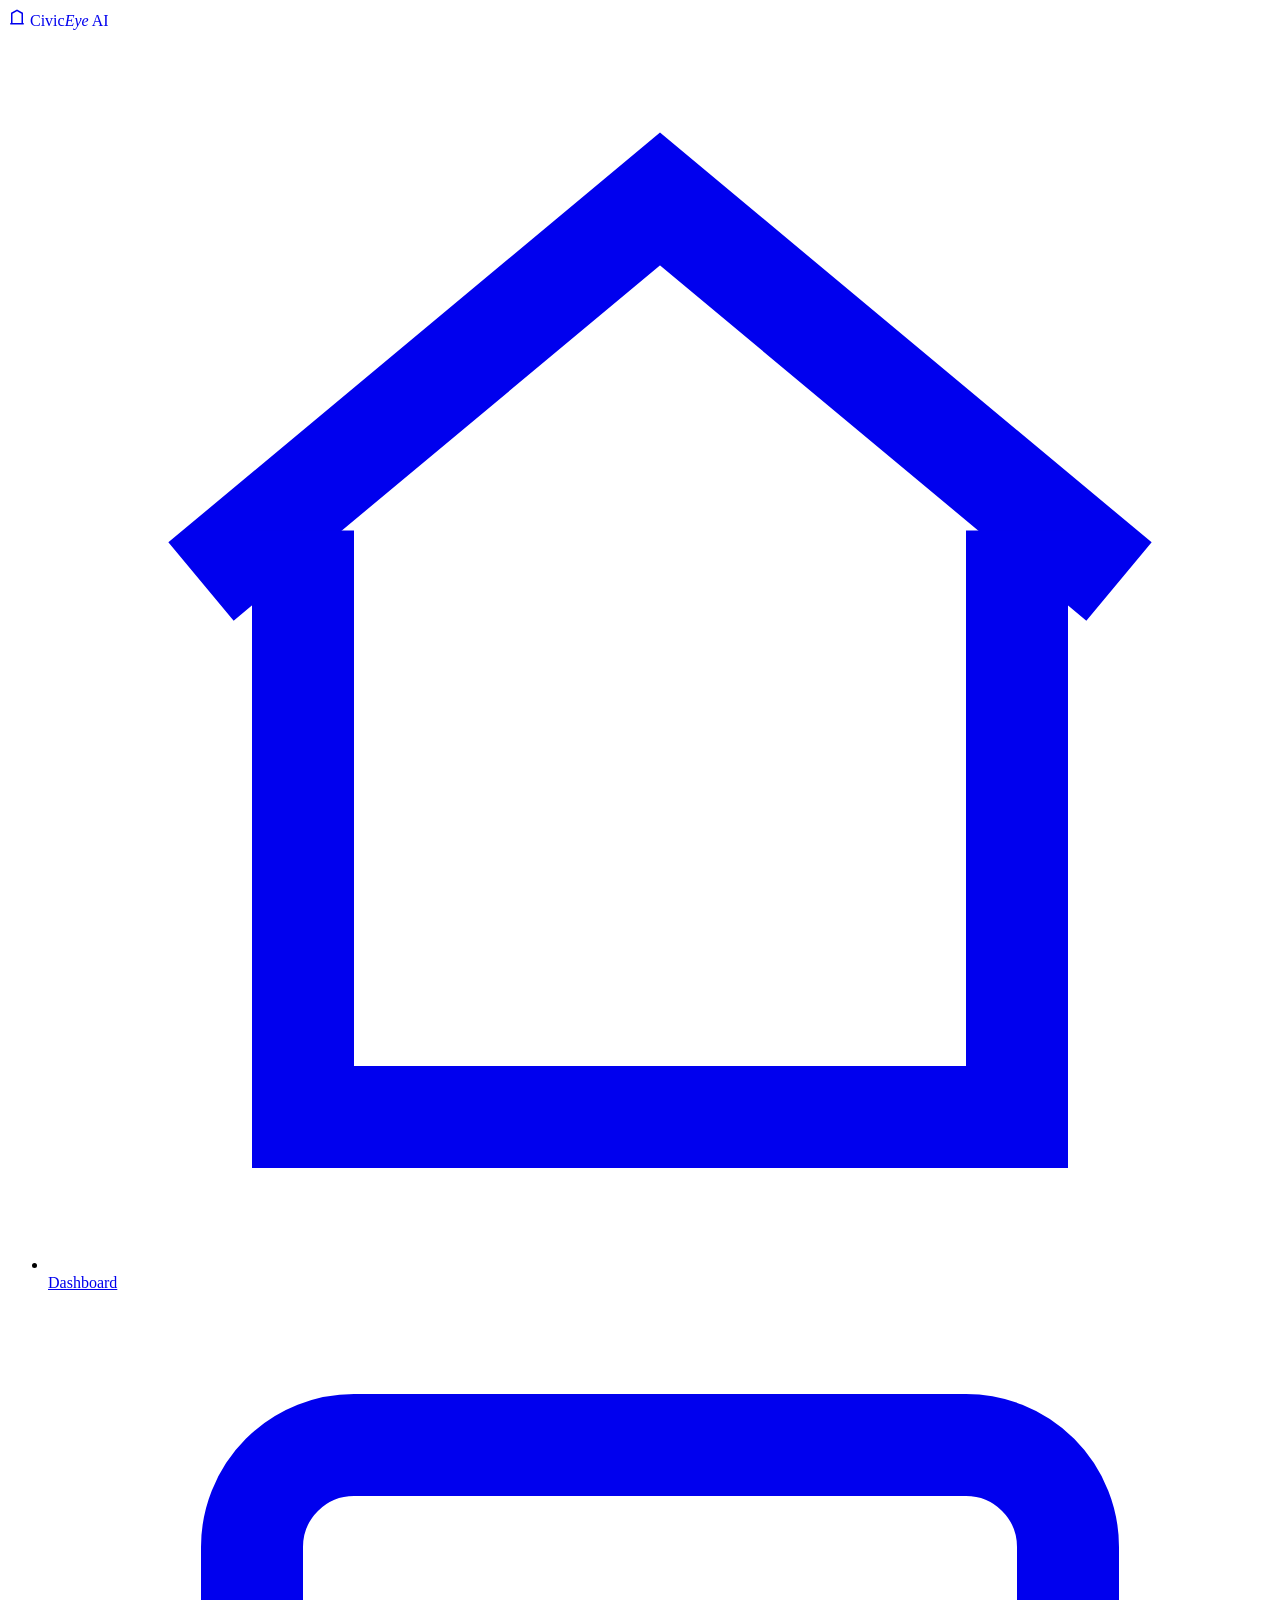
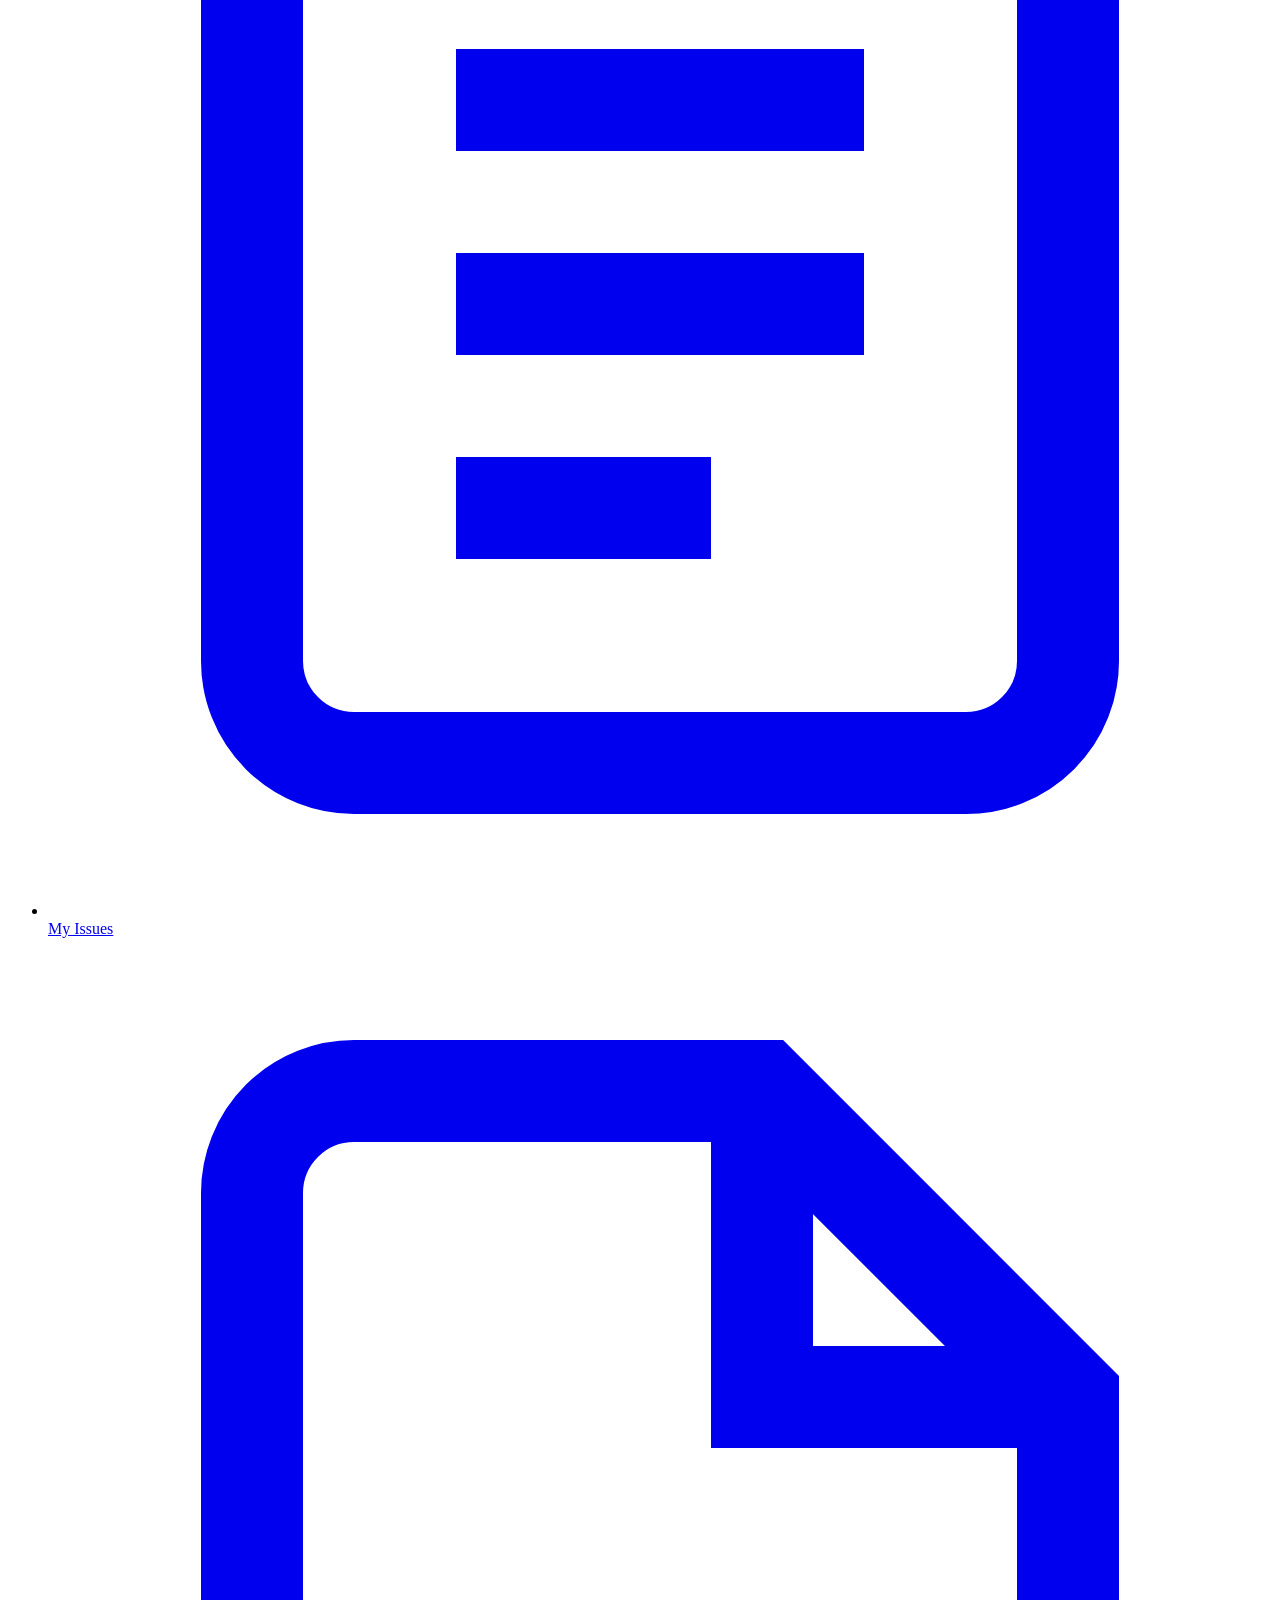
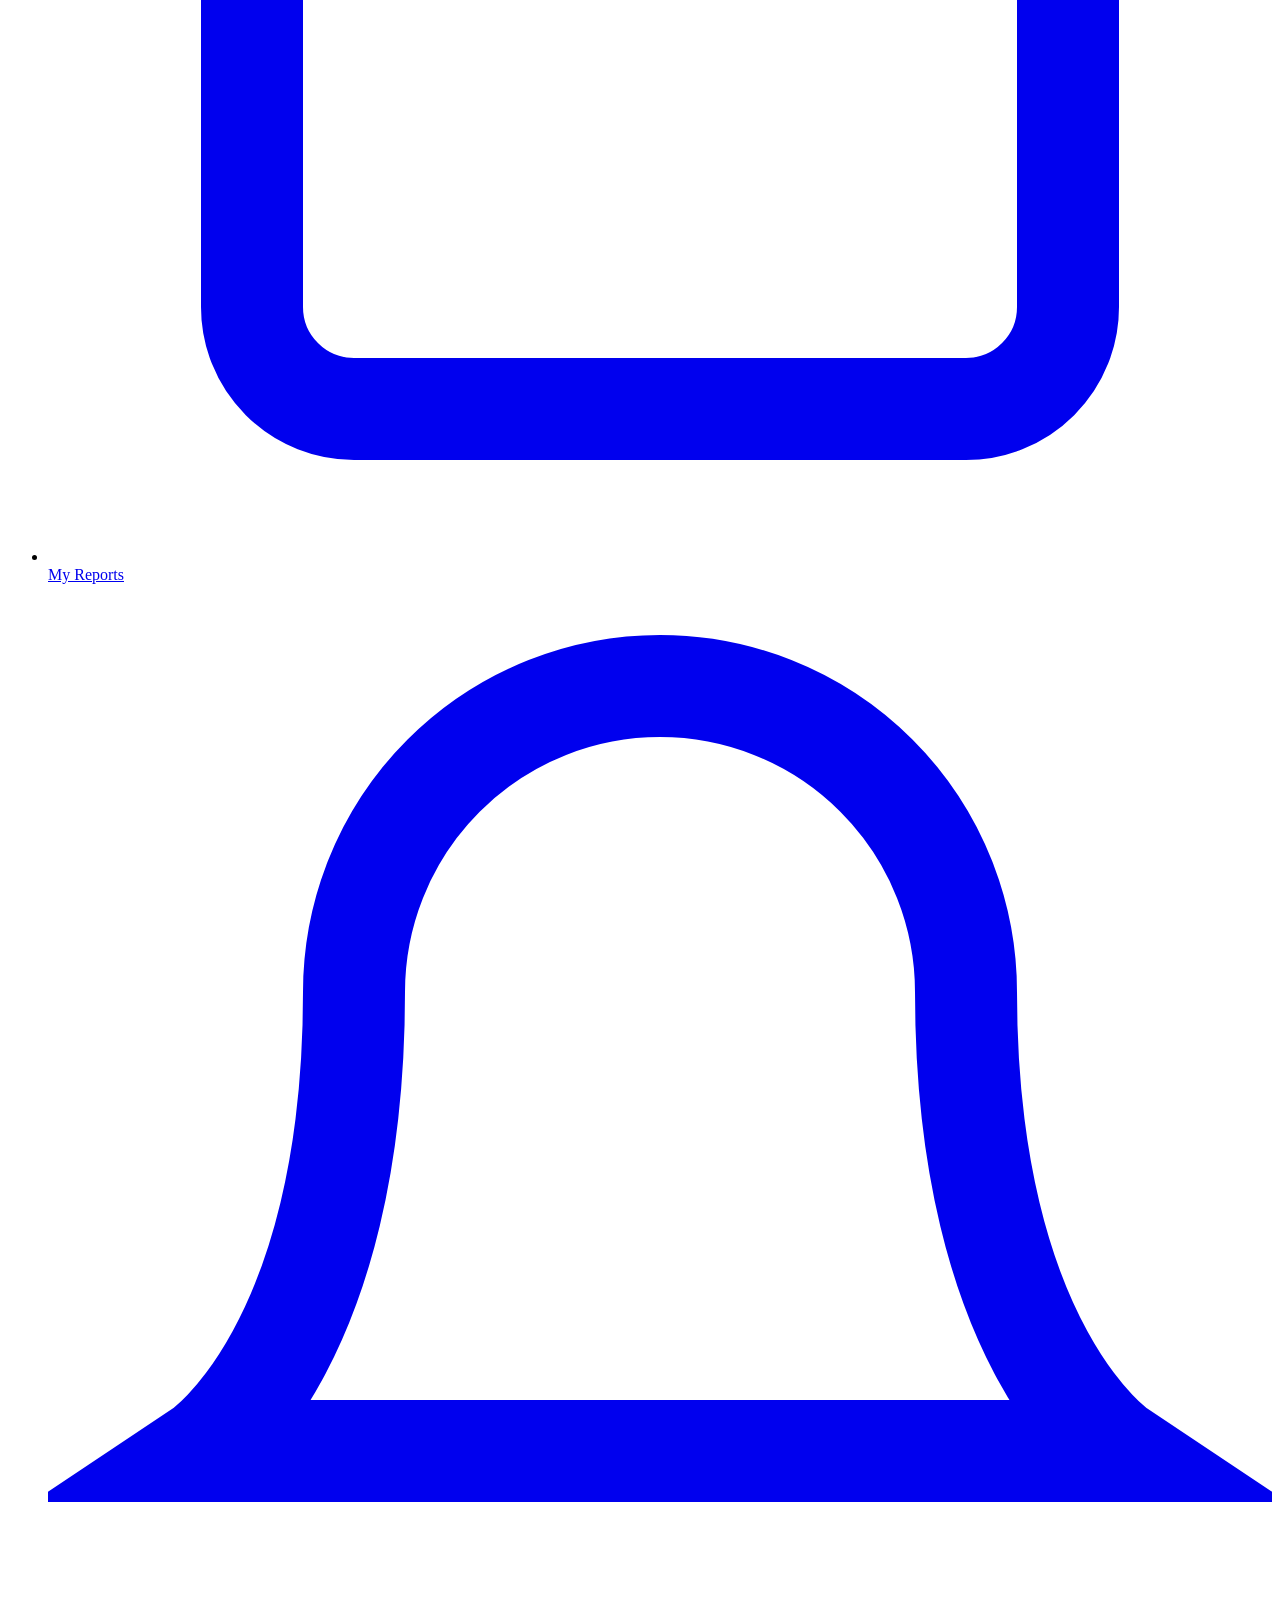
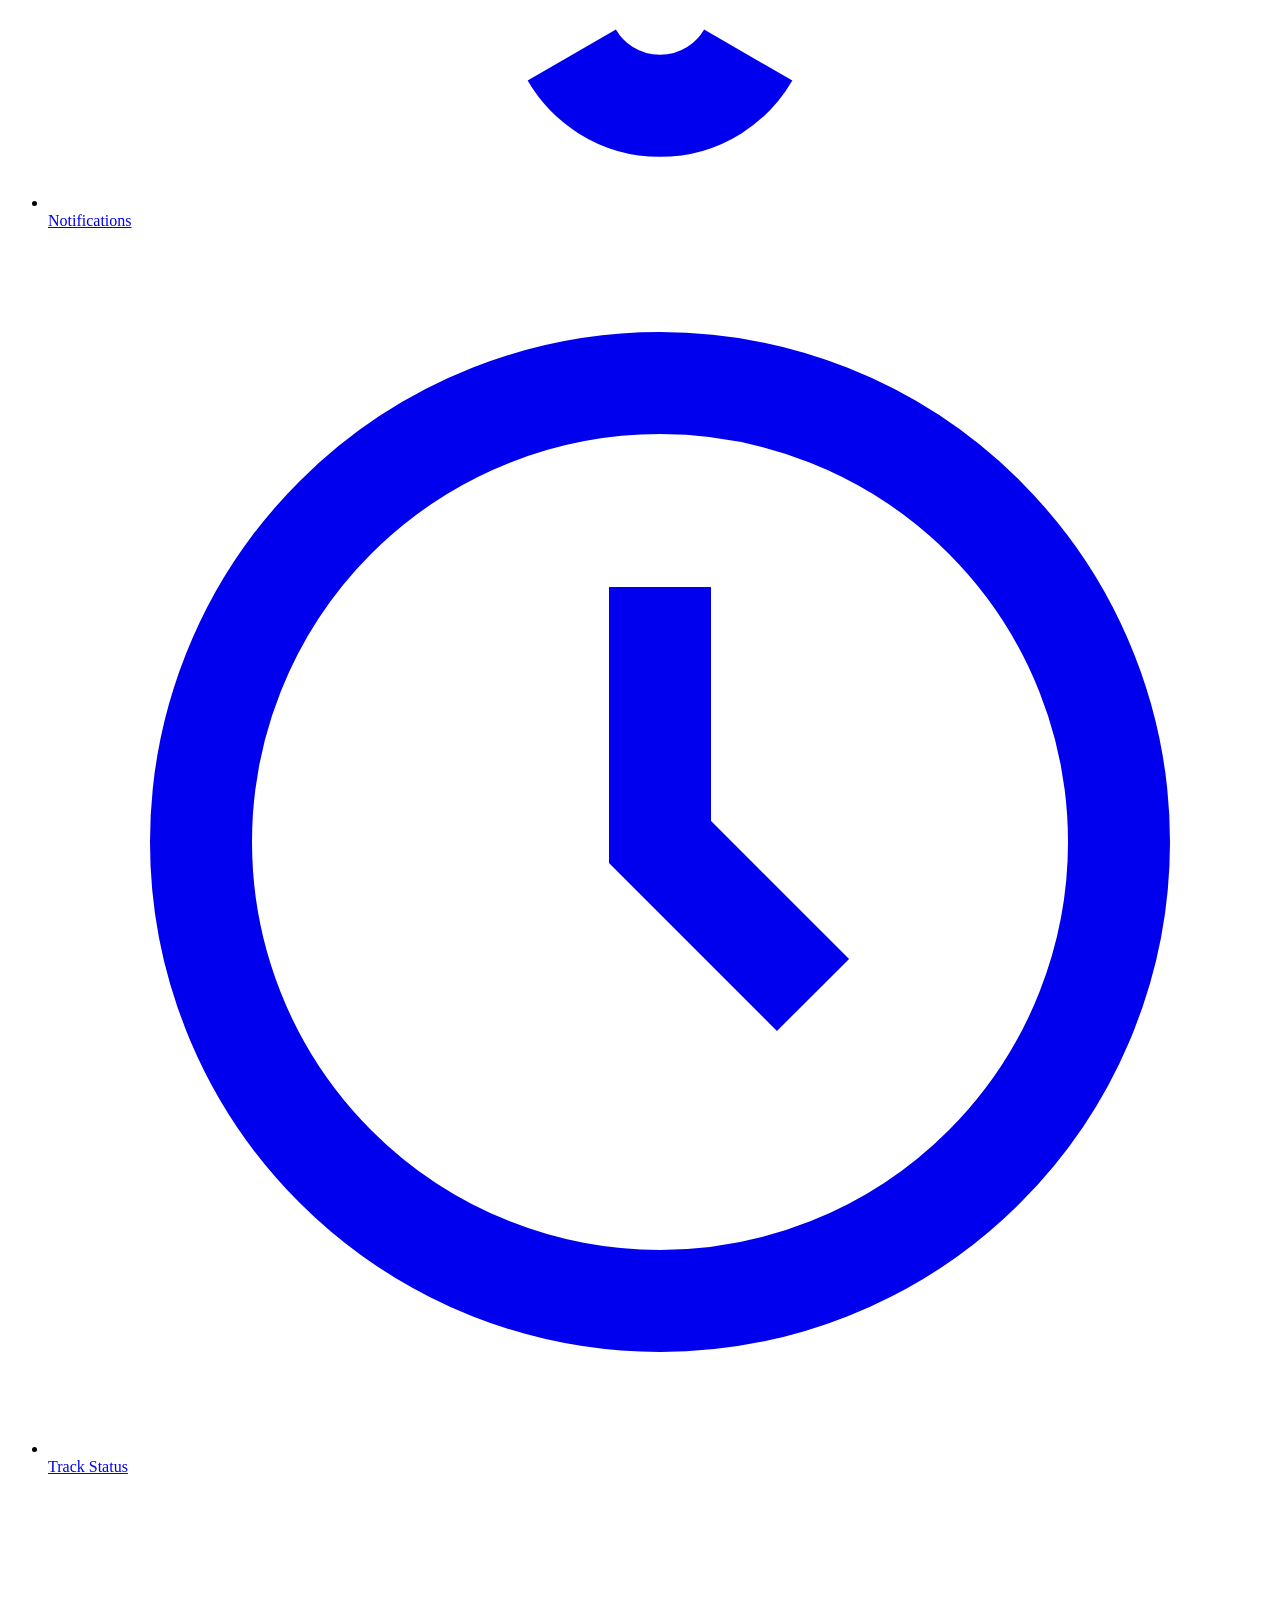
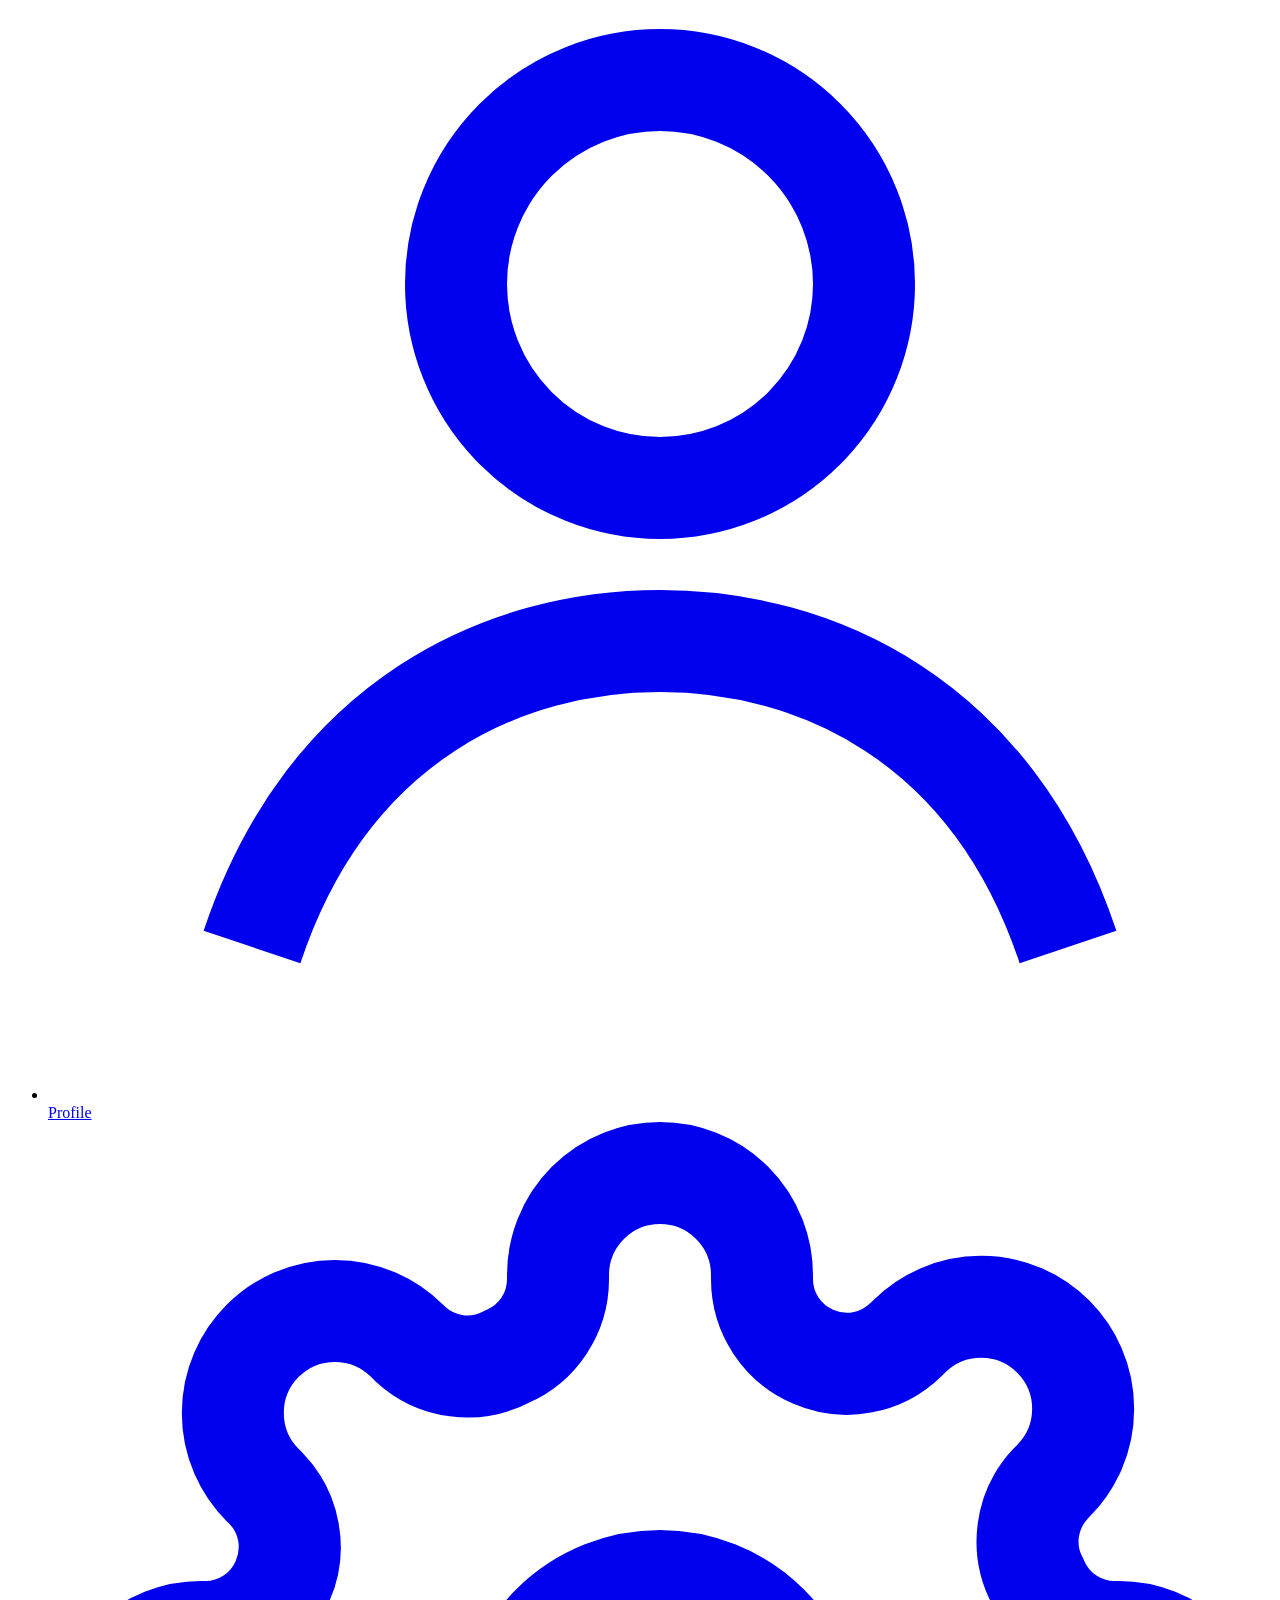
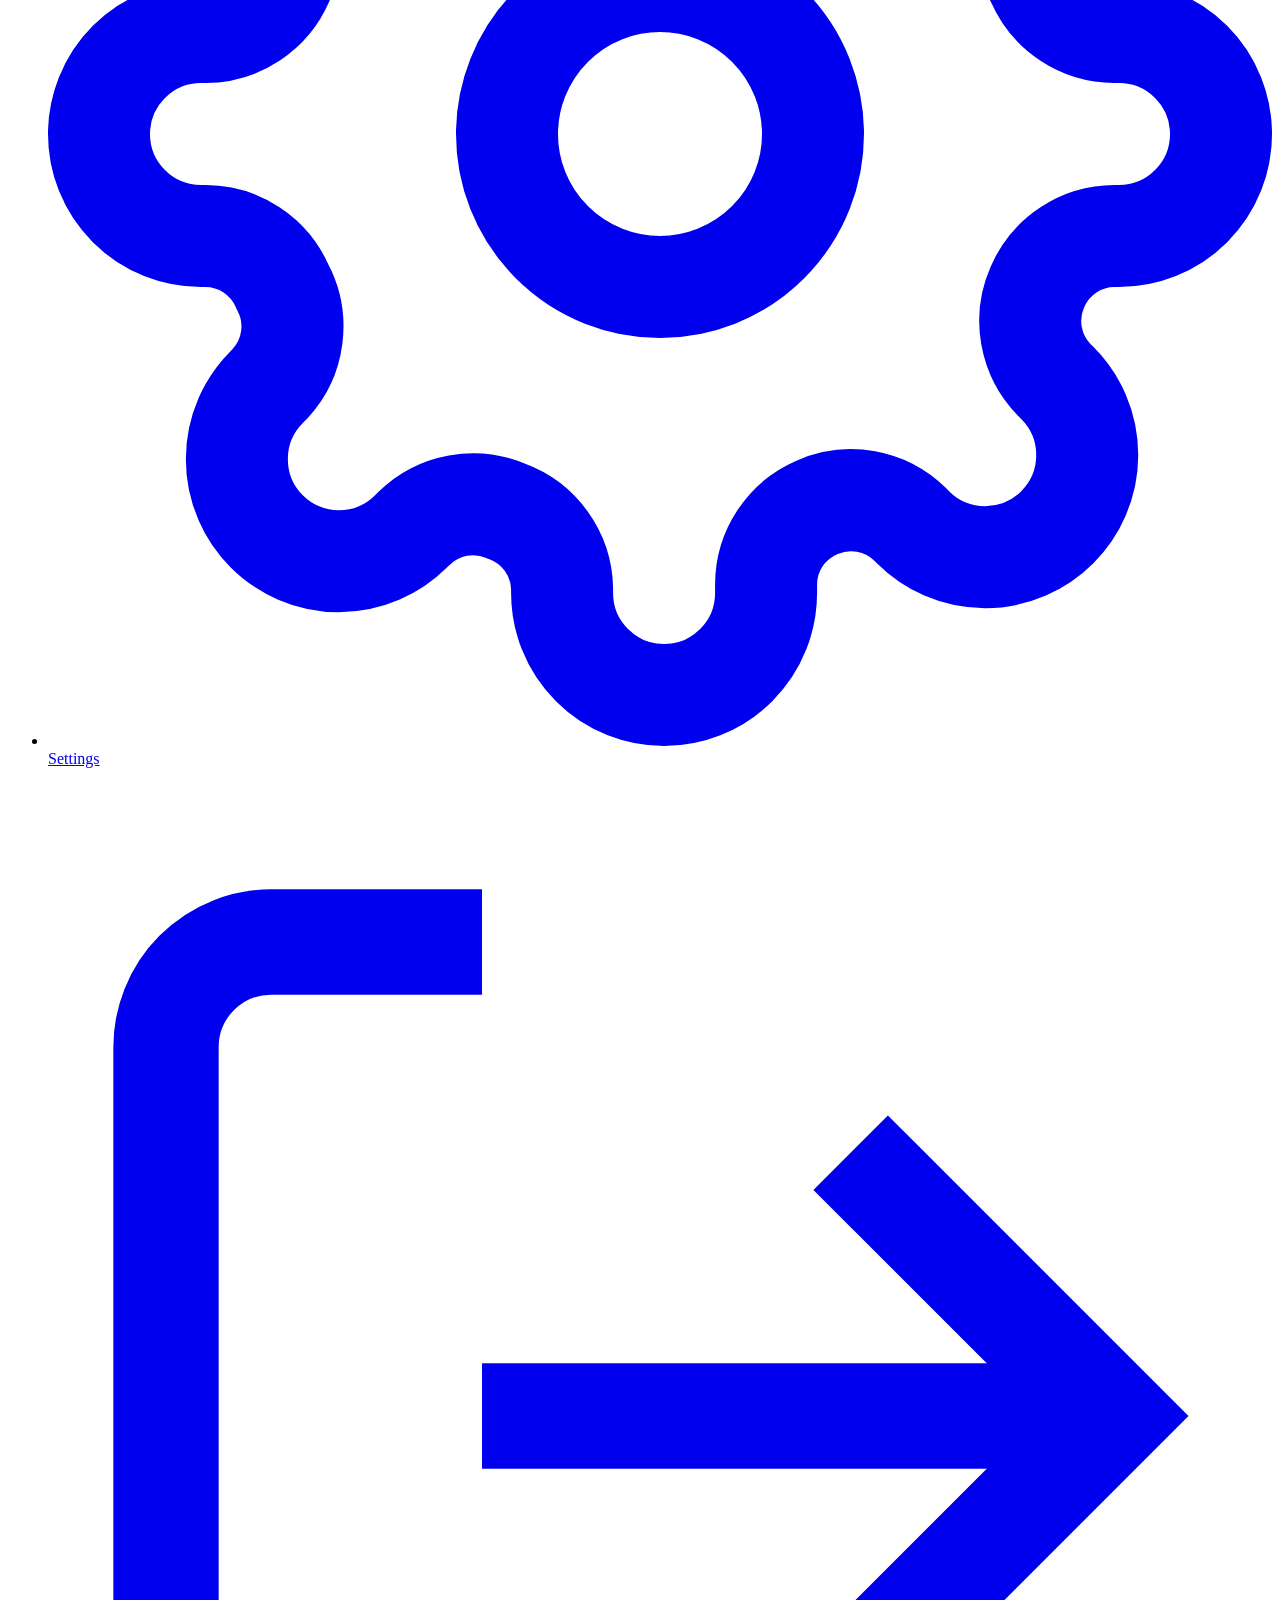
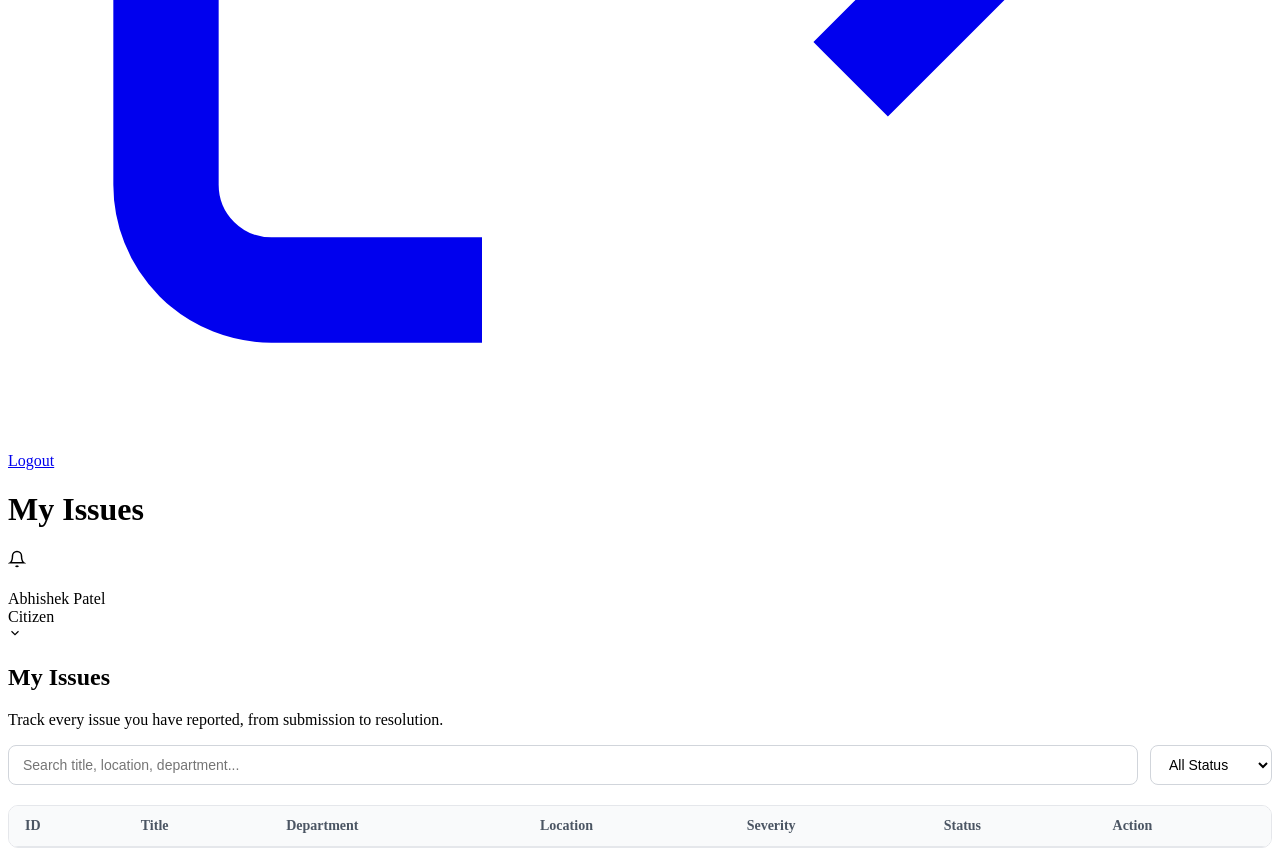
==== app/templets/html/my-issues.html @ 5452e4c3 "Add my issues page" ====
<!DOCTYPE html>
<html lang="hi">
<head>
<meta charset="UTF-8">
<meta name="viewport" content="width=device-width, initial-scale=1.0">
<title>My Issues — CivicEye AI</title>
<link rel="preconnect" href="[https://fonts.googleapis.com](https://fonts.googleapis.com)">
<link href="[https://fonts.googleapis.com/css2?family=Fraunces:opsz,wght@9..144,500;9..144,600;9..144,700&family=IBM+Plex+Mono:wght@500;600&family=Hind:wght@400;500;600&display=swap](https://fonts.googleapis.com/css2?family=Fraunces:opsz,wght@9..144,500;9..144,600;9..144,700&family=IBM+Plex+Mono:wght@500;600&family=Hind:wght@400;500;600&display=swap)" rel="stylesheet">
<link rel="stylesheet" href="../style/dashboard.css">
</head>
<body>

<div class="app">

  <!-- SIDEBAR -->
  <aside class="sidebar">
    <a href="dashboard.html" class="brand-mark" style="text-decoration:none;">
      <span class="glyph">
        <svg width="18" height="18" viewBox="0 0 24 24" fill="none" stroke="currentColor" stroke-width="2"><path d="M3 21h18M5 21V7l7-4 7 4v14M9 9h.01M9 13h.01M9 17h.01M15 9h.01M15 13h.01M15 17h.01"/></svg>
      </span>
      <span>Civic<em>Eye</em> AI</span>
    </a>

    <ul class="nav">
      <li><a href="dashboard.html"><svg viewBox="0 0 24 24" fill="none" stroke="currentColor" stroke-width="2"><path d="M3 10.5 12 3l9 7.5"/><path d="M5 9.5V21h14V9.5"/></svg>Dashboard</a></li>
      <li><a href="myisuu.html" class="active"><svg viewBox="0 0 24 24" fill="none" stroke="currentColor" stroke-width="2"><rect x="4" y="3" width="16" height="18" rx="2"/><path d="M8 8h8M8 12h8M8 16h5"/></svg>My Issues</a></li>
      <li><a href="my-reports.html"><svg viewBox="0 0 24 24" fill="none" stroke="currentColor" stroke-width="2"><path d="M4 19V5a2 2 0 0 1 2-2h8l6 6v10a2 2 0 0 1-2 2H6a2 2 0 0 1-2-2Z"/><path d="M14 3v6h6"/></svg>My Reports</a></li>
      <li><a href="notifications.html"><svg viewBox="0 0 24 24" fill="none" stroke="currentColor" stroke-width="2"><path d="M18 8a6 6 0 1 0-12 0c0 7-3 9-3 9h18s-3-2-3-9"/><path d="M13.73 21a2 2 0 0 1-3.46 0"/></svg>Notifications</a></li>
      <li><a href="track-status.html"><svg viewBox="0 0 24 24" fill="none" stroke="currentColor" stroke-width="2"><circle cx="12" cy="12" r="9"/><path d="M12 7v5l3 3"/></svg>Track Status</a></li>
      <li><a href="profile.html"><svg viewBox="0 0 24 24" fill="none" stroke="currentColor" stroke-width="2"><circle cx="12" cy="8" r="4"/><path d="M4 21c1.5-4.5 5-6 8-6s6.5 1.5 8 6"/></svg>Profile</a></li>
      <li><a href="settings.html"><svg viewBox="0 0 24 24" fill="none" stroke="currentColor" stroke-width="2"><circle cx="12" cy="12" r="3"/><path d="M19.4 15a1.65 1.65 0 0 0 .33 1.82l.06.06a2 2 0 1 1-2.83 2.83l-.06-.06a1.65 1.65 0 0 0-1.82-.33 1.65 1.65 0 0 0-1 1.51V21a2 2 0 0 1-4 0v-.09A1.65 1.65 0 0 0 9 19.4a1.65 1.65 0 0 0-1.82.33l-.06.06a2 2 0 1 1-2.83-2.83l.06-.06A1.65 1.65 0 0 0 4.6 15a1.65 1.65 0 0 0-1.51-1H3a2 2 0 0 1 0-4h.09A1.65 1.65 0 0 0 4.6 9a1.65 1.65 0 0 0-.33-1.82l-.06-.06a2 2 0 1 1 2.83-2.83l.06.06A1.65 1.65 0 0 0 9 4.6a1.65 1.65 0 0 0 1-1.51V3a2 2 0 0 1 4 0v.09a1.65 1.65 0 0 0 1 1.51 1.65 1.65 0 0 0 1.82-.33l.06-.06a2 2 0 1 1 2.83 2.83l-.06.06A1.65 1.65 0 0 0 19.4 9a1.65 1.65 0 0 0 1.51 1H21a2 2 0 0 1 0 4h-.09a1.65 1.65 0 0 0-1.51 1Z"/></svg>Settings</a></li>
    </ul>

    <a href="login.html" class="logout" id="logoutBtn">
      <svg viewBox="0 0 24 24" fill="none" stroke="currentColor" stroke-width="2"><path d="M9 21H5a2 2 0 0 1-2-2V5a2 2 0 0 1 2-2h4"/><path d="M16 17l5-5-5-5"/><path d="M21 12H9"/></svg>
      Logout
    </a>
  </aside>

  <!-- MAIN -->
  <div class="main">
    <header class="topbar">
      <h1>My Issues</h1>
      <div class="topbar-right">
        <div class="bell">
          <svg width="18" height="18" viewBox="0 0 24 24" fill="none" stroke="currentColor" stroke-width="2"><path d="M18 8a6 6 0 1 0-12 0c0 7-3 9-3 9h18s-3-2-3-9"/><path d="M13.73 21a2 2 0 0 1-3.46 0"/></svg>
        </div>
        <div class="user">
          <img src="[https://api.dicebear.com/7.x/avataaars/svg?seed=Abhishek](https://api.dicebear.com/7.x/avataaars/svg?seed=Abhishek)" alt="">
          <div class="who">
            <div class="name">Abhishek Patel</div>
            <div class="role">Citizen</div>
          </div>
          <svg width="14" height="14" viewBox="0 0 24 24" fill="none" stroke="currentColor" stroke-width="2"><path d="m6 9 6 6 6-6"/></svg>
        </div>
      </div>
    </header>

    <div class="content">
      <div class="welcome-row">
        <div class="welcome">
          <h2>My Issues</h2>
          <p>Track every issue you have reported, from submission to resolution.</p>
        </div>
      </div>

      <!-- SEARCH AND FILTER CONTROLS -->
      <div class="filter-bar" style="display: flex; gap: 12px; margin-bottom: 20px;">
        <input type="text" id="searchInput" placeholder="Search title, location, department..." style="flex: 1; padding: 10px 14px; border-radius: 8px; border: 1px solid #d1d5db; font-size: 14px;">
        
        <select id="statusFilter" style="padding: 10px 14px; border-radius: 8px; border: 1px solid #d1d5db; font-size: 14px; background: white; cursor: pointer;">
          <option value="All">All Status</option>
          <option value="Submitted">Submitted</option>
          <option value="In Progress">In Progress</option>
          <option value="Resolved">Resolved</option>
          <option value="Rejected">Rejected</option>
        </select>
      </div>

      <!-- ISSUES TABLE PANEL -->
      <div class="panel-card" style="padding: 0; overflow-x: auto; background: white; border-radius: 10px; border: 1px solid #e5e7eb;">
        <table style="width: 100%; border-collapse: collapse; text-align: left; font-size: 14px;">
          <thead style="background: #f9fafb; border-bottom: 1px solid #e5e7eb; color: #4b5563;">
            <tr>
              <th style="padding: 12px 16px;">ID</th>
              <th style="padding: 12px 16px;">Title</th>
              <th style="padding: 12px 16px;">Department</th>
              <th style="padding: 12px 16px;">Location</th>
              <th style="padding: 12px 16px;">Severity</th>
              <th style="padding: 12px 16px;">Status</th>
              <th style="padding: 12px 16px;">Action</th>
            </tr>
          </thead>
          <tbody id="issuesTableBody">
            <!-- Data will load here dynamically -->
          </tbody>
        </table>
      </div>

    </div>
  </div>

</div>

<!-- TIMELINE MODAL -->
<div id="timelineModal" style="display: none; position: fixed; top: 0; left: 0; width: 100%; height: 100%; background: rgba(0,0,0,0.5); justify-content: center; align-items: center; z-index: 1000;">
  <div style="background: white; padding: 24px; border-radius: 12px; width: 360px; position: relative; box-shadow: 0 10px 25px rgba(0,0,0,0.15);">
    <span id="closeModal" style="position: absolute; right: 16px; top: 14px; cursor: pointer; font-size: 20px; font-weight: bold; color: #6b7280;">&times;</span>
    <h3 style="margin-top: 0; margin-bottom: 8px; font-size: 18px; color: #111827;">Issue Timeline</h3>
    <p id="modalIssueTitle" style="color: #2563eb; font-weight: 600; margin-bottom: 20px; font-size: 14px;"></p>
    
    <div id="timelineContainer" style="display: flex; flex-direction: column; gap: 12px;">
      <!-- Steps inserted dynamically -->
    </div>
  </div>
</div>

<script src="../js/myissues.js"></script>
</body>
</html>
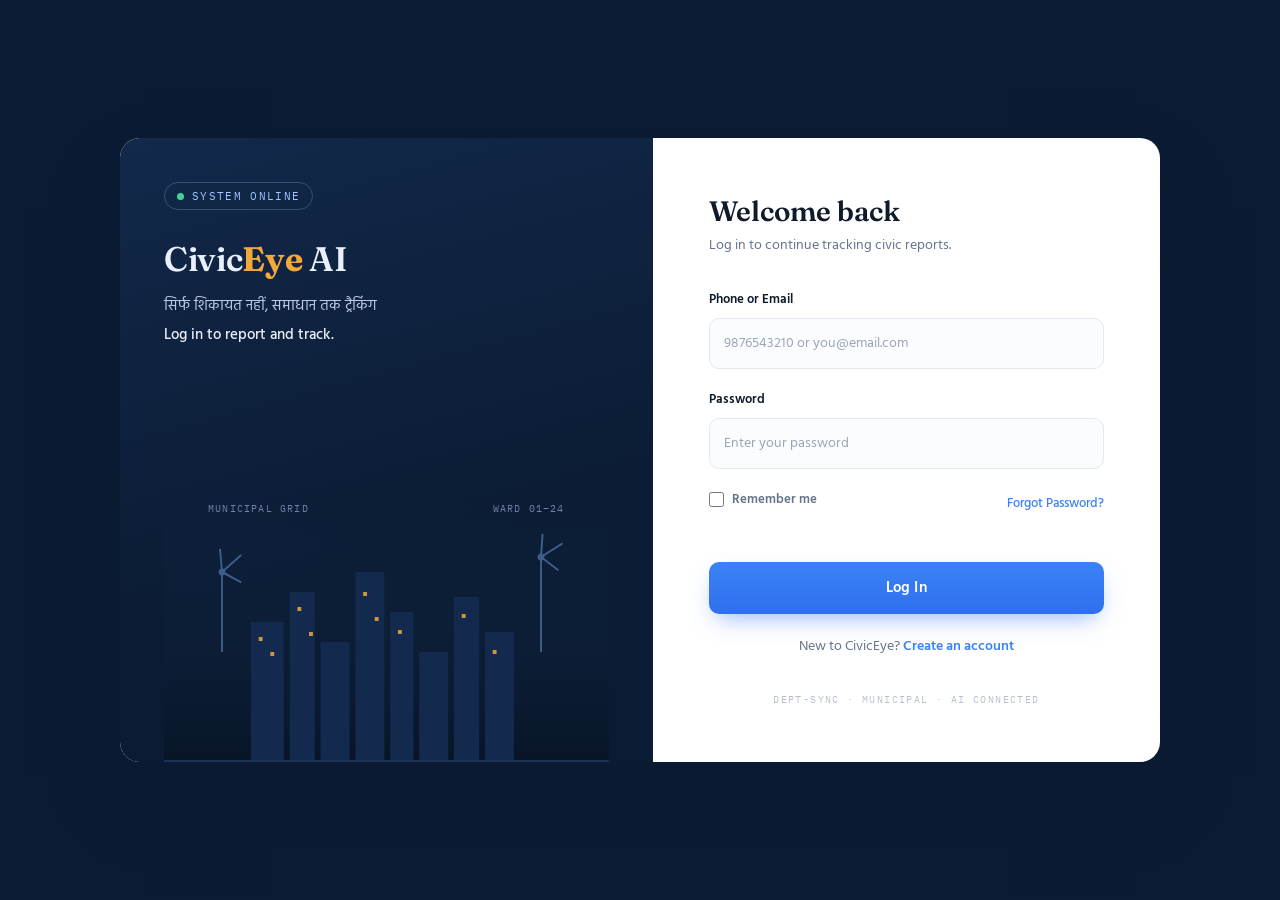
==== commit 87e77a60: "Update CivicEye AI backend and configuration" ====
--- a/app/templets/html/my-issues.html
+++ b/app/templets/html/my-issues.html
@@ -4,9 +4,11 @@
 <meta charset="UTF-8">
 <meta name="viewport" content="width=device-width, initial-scale=1.0">
 <title>My Issues — CivicEye AI</title>
-<link rel="preconnect" href="[https://fonts.googleapis.com](https://fonts.googleapis.com)">
-<link href="[https://fonts.googleapis.com/css2?family=Fraunces:opsz,wght@9..144,500;9..144,600;9..144,700&family=IBM+Plex+Mono:wght@500;600&family=Hind:wght@400;500;600&display=swap](https://fonts.googleapis.com/css2?family=Fraunces:opsz,wght@9..144,500;9..144,600;9..144,700&family=IBM+Plex+Mono:wght@500;600&family=Hind:wght@400;500;600&display=swap)" rel="stylesheet">
+<link rel="preconnect" href="https://fonts.googleapis.com">
+<link href="https://fonts.googleapis.com/css2?family=Fraunces:opsz,wght@9..144,500;9..144,600;9..144,700&family=IBM+Plex+Mono:wght@500;600&family=Hind:wght@400;500;600&display=swap" rel="stylesheet">
 <link rel="stylesheet" href="../style/dashboard.css">
+<link rel="stylesheet" href="../style/dark.css">
+<script src="../js/theme.js"></script>
 </head>
 <body>
 
@@ -23,11 +25,10 @@
 
     <ul class="nav">
       <li><a href="dashboard.html"><svg viewBox="0 0 24 24" fill="none" stroke="currentColor" stroke-width="2"><path d="M3 10.5 12 3l9 7.5"/><path d="M5 9.5V21h14V9.5"/></svg>Dashboard</a></li>
-      <li><a href="myisuu.html" class="active"><svg viewBox="0 0 24 24" fill="none" stroke="currentColor" stroke-width="2"><rect x="4" y="3" width="16" height="18" rx="2"/><path d="M8 8h8M8 12h8M8 16h5"/></svg>My Issues</a></li>
+      <li><a href="my-issues.html" class="active"><svg viewBox="0 0 24 24" fill="none" stroke="currentColor" stroke-width="2"><rect x="4" y="3" width="16" height="18" rx="2"/><path d="M8 8h8M8 12h8M8 16h5"/></svg>My Issues</a></li>
       <li><a href="my-reports.html"><svg viewBox="0 0 24 24" fill="none" stroke="currentColor" stroke-width="2"><path d="M4 19V5a2 2 0 0 1 2-2h8l6 6v10a2 2 0 0 1-2 2H6a2 2 0 0 1-2-2Z"/><path d="M14 3v6h6"/></svg>My Reports</a></li>
-      <li><a href="notifications.html"><svg viewBox="0 0 24 24" fill="none" stroke="currentColor" stroke-width="2"><path d="M18 8a6 6 0 1 0-12 0c0 7-3 9-3 9h18s-3-2-3-9"/><path d="M13.73 21a2 2 0 0 1-3.46 0"/></svg>Notifications</a></li>
-      <li><a href="track-status.html"><svg viewBox="0 0 24 24" fill="none" stroke="currentColor" stroke-width="2"><circle cx="12" cy="12" r="9"/><path d="M12 7v5l3 3"/></svg>Track Status</a></li>
-      <li><a href="profile.html"><svg viewBox="0 0 24 24" fill="none" stroke="currentColor" stroke-width="2"><circle cx="12" cy="8" r="4"/><path d="M4 21c1.5-4.5 5-6 8-6s6.5 1.5 8 6"/></svg>Profile</a></li>
+      <li><a href="notification.html"><svg viewBox="0 0 24 24" fill="none" stroke="currentColor" stroke-width="2"><path d="M18 8a6 6 0 1 0-12 0c0 7-3 9-3 9h18s-3-2-3-9"/><path d="M13.73 21a2 2 0 0 1-3.46 0"/></svg>Notifications</a></li>
+      <li><a href="settings.html"><svg viewBox="0 0 24 24" fill="none" stroke="currentColor" stroke-width="2"><circle cx="12" cy="8" r="4"/><path d="M4 21c1.5-4.5 5-6 8-6s6.5 1.5 8 6"/></svg>Profile</a></li>
       <li><a href="settings.html"><svg viewBox="0 0 24 24" fill="none" stroke="currentColor" stroke-width="2"><circle cx="12" cy="12" r="3"/><path d="M19.4 15a1.65 1.65 0 0 0 .33 1.82l.06.06a2 2 0 1 1-2.83 2.83l-.06-.06a1.65 1.65 0 0 0-1.82-.33 1.65 1.65 0 0 0-1 1.51V21a2 2 0 0 1-4 0v-.09A1.65 1.65 0 0 0 9 19.4a1.65 1.65 0 0 0-1.82.33l-.06.06a2 2 0 1 1-2.83-2.83l.06-.06A1.65 1.65 0 0 0 4.6 15a1.65 1.65 0 0 0-1.51-1H3a2 2 0 0 1 0-4h.09A1.65 1.65 0 0 0 4.6 9a1.65 1.65 0 0 0-.33-1.82l-.06-.06a2 2 0 1 1 2.83-2.83l.06.06A1.65 1.65 0 0 0 9 4.6a1.65 1.65 0 0 0 1-1.51V3a2 2 0 0 1 4 0v.09a1.65 1.65 0 0 0 1 1.51 1.65 1.65 0 0 0 1.82-.33l.06-.06a2 2 0 1 1 2.83 2.83l-.06.06A1.65 1.65 0 0 0 19.4 9a1.65 1.65 0 0 0 1.51 1H21a2 2 0 0 1 0 4h-.09a1.65 1.65 0 0 0-1.51 1Z"/></svg>Settings</a></li>
     </ul>
 
@@ -42,9 +43,10 @@
     <header class="topbar">
       <h1>My Issues</h1>
       <div class="topbar-right">
-        <div class="bell">
+        <button type="button" class="theme-toggle" id="themeToggleButton" aria-label="Switch to dark theme" aria-pressed="false">☾ Dark mode</button>
+        <a class="bell" href="notification.html" aria-label="Notifications">
           <svg width="18" height="18" viewBox="0 0 24 24" fill="none" stroke="currentColor" stroke-width="2"><path d="M18 8a6 6 0 1 0-12 0c0 7-3 9-3 9h18s-3-2-3-9"/><path d="M13.73 21a2 2 0 0 1-3.46 0"/></svg>
-        </div>
+        </a>
         <div class="user">
           <img src="[https://api.dicebear.com/7.x/avataaars/svg?seed=Abhishek](https://api.dicebear.com/7.x/avataaars/svg?seed=Abhishek)" alt="">
           <div class="who">
@@ -70,15 +72,30 @@
         
         <select id="statusFilter" style="padding: 10px 14px; border-radius: 8px; border: 1px solid #d1d5db; font-size: 14px; background: white; cursor: pointer;">
           <option value="All">All Status</option>
-          <option value="Submitted">Submitted</option>
+          <option value="Pending">Pending</option>
           <option value="In Progress">In Progress</option>
           <option value="Resolved">Resolved</option>
           <option value="Rejected">Rejected</option>
         </select>
       </div>
 
+      <div class="issue-chart-grid">
+        <section class="panel-card issue-chart-card">
+          <h3>Status breakdown</h3>
+          <div id="issueStatusChart" class="issue-chart" aria-live="polite"></div>
+        </section>
+        <section class="panel-card issue-chart-card">
+          <h3>Department breakdown</h3>
+          <div id="issueDepartmentChart" class="issue-chart" aria-live="polite"></div>
+        </section>
+        <section class="panel-card issue-chart-card">
+          <h3>Severity breakdown</h3>
+          <div id="issueSeverityChart" class="issue-chart" aria-live="polite"></div>
+        </section>
+      </div>
+
       <!-- ISSUES TABLE PANEL -->
-      <div class="panel-card" style="padding: 0; overflow-x: auto; background: white; border-radius: 10px; border: 1px solid #e5e7eb;">
+      <div class="panel-card issues-table-panel" style="padding: 0; overflow-x: auto; background: white; border-radius: 10px; border: 1px solid #e5e7eb;">
         <table style="width: 100%; border-collapse: collapse; text-align: left; font-size: 14px;">
           <thead style="background: #f9fafb; border-bottom: 1px solid #e5e7eb; color: #4b5563;">
             <tr>
@@ -117,4 +134,4 @@
 
 <script src="../js/myissues.js"></script>
 </body>
-</html>+</html>
--- a/app/templets/style/dashboard.css
+++ b/app/templets/style/dashboard.css
@@ -0,0 +1,377 @@
+:root{
+  --navy-deep:#0B1B33;
+  --navy-mid:#12294A;
+  --navy-glow:#2F6FED;
+  --accent:#3B82F6;
+  --accent-soft:#EAF1FF;
+  --paper:#FFFFFF;
+  --ink:#0F1A2B;
+  --slate:#64748B;
+  --hairline:#E9ECF2;
+  --canvas:#F5F7FA;
+  --amber:#F2A93B;
+  --amber-soft:#FDF1DF;
+  --ok:#3ED598;
+  --ok-soft:#E4F9EF;
+  --danger:#E5484D;
+  --danger-soft:#FCE9E9;
+}
+*{ box-sizing:border-box; margin:0; padding:0; }
+body{
+  font-family:'Hind', sans-serif;
+  background:var(--canvas);
+  color:var(--ink);
+}
+
+/* ---------- SHELL ---------- */
+.app{
+  display:grid;
+  grid-template-columns:250px 1fr;
+  min-height:100vh;
+}
+
+/* ---------- SIDEBAR ---------- */
+.sidebar{
+  background:var(--paper);
+  border-right:1px solid var(--hairline);
+  display:flex;
+  flex-direction:column;
+  padding:22px 16px;
+}
+.brand-mark{
+  display:flex;
+  align-items:center;
+  gap:10px;
+  padding:6px 10px 24px;
+}
+.brand-mark .glyph{
+  width:34px; height:34px;
+  border-radius:9px;
+  background:linear-gradient(160deg, var(--navy-mid), var(--navy-deep));
+  display:flex; align-items:center; justify-content:center;
+  color:#fff;
+}
+.brand-mark span{
+  font-family:'Fraunces', serif;
+  font-weight:600;
+  font-size:17px;
+  color:var(--navy-deep);
+}
+.brand-mark span em{
+  font-style:normal;
+  color:var(--accent);
+}
+
+.nav{ list-style:none; display:flex; flex-direction:column; gap:2px; flex:1; }
+.nav a{
+  display:flex;
+  align-items:center;
+  gap:12px;
+  padding:11px 14px;
+  border-radius:10px;
+  color:var(--slate);
+  text-decoration:none;
+  font-size:14.5px;
+  font-weight:500;
+  transition:background .12s, color .12s;
+}
+.nav a svg{ width:18px; height:18px; flex-shrink:0; }
+.nav a:hover{ background:var(--canvas); color:var(--ink); }
+.nav a.active{
+  background:var(--accent);
+  color:#fff;
+  box-shadow:0 8px 18px -8px rgba(59,130,246,.6);
+}
+
+.logout{
+  display:flex;
+  align-items:center;
+  gap:12px;
+  padding:11px 14px;
+  border-radius:10px;
+  color:var(--danger);
+  text-decoration:none;
+  font-size:14.5px;
+  font-weight:600;
+  margin-top:8px;
+}
+.logout:hover{ background:var(--danger-soft); }
+.logout svg{ width:18px; height:18px; }
+
+/* ---------- MAIN ---------- */
+.main{ display:flex; flex-direction:column; min-width:0; }
+
+.topbar{
+  height:70px;
+  background:var(--paper);
+  border-bottom:1px solid var(--hairline);
+  display:flex;
+  align-items:center;
+  justify-content:space-between;
+  padding:0 32px;
+}
+.topbar h1{ font-size:19px; font-weight:600; }
+.topbar-right{ display:flex; align-items:center; gap:20px; }
+.bell{
+  position:relative;
+  width:38px; height:38px;
+  border-radius:50%;
+  background:var(--canvas);
+  display:flex; align-items:center; justify-content:center;
+  color:var(--slate);
+  cursor:pointer;
+  text-decoration:none;
+}
+.notification-count{
+  position:absolute;
+  top:-4px;
+  right:-5px;
+  min-width:17px;
+  height:17px;
+  padding:0 4px;
+  border:2px solid var(--paper);
+  border-radius:999px;
+  background:#e5484d;
+  color:#fff;
+  font:600 10px/13px 'IBM Plex Mono',monospace;
+  text-align:center;
+}
+.notification-count[hidden]{display:none;}
+.user{ display:flex; align-items:center; gap:10px; cursor:pointer; }
+.user img{ width:38px; height:38px; border-radius:50%; object-fit:cover; }
+.user .who{ line-height:1.25; }
+.user .who .name{ font-size:13.5px; font-weight:600; color:var(--ink); }
+.user .who .role{ font-size:12px; color:var(--slate); }
+
+.content{ padding:28px 32px 48px; }
+
+.welcome-row{
+  display:flex;
+  align-items:flex-start;
+  justify-content:space-between;
+  gap:20px;
+  flex-wrap:wrap;
+  margin-bottom:24px;
+}
+.welcome h2{ font-family:'Fraunces', serif; font-size:24px; font-weight:600; }
+.welcome p{ margin-top:6px; color:var(--slate); font-size:14.5px; }
+
+.date-card{
+  display:flex;
+  align-items:center;
+  gap:12px;
+  background:var(--paper);
+  border:1px solid var(--hairline);
+  border-radius:12px;
+  padding:12px 18px;
+}
+.date-card .icon{
+  width:36px; height:36px;
+  border-radius:9px;
+  background:var(--accent-soft);
+  color:var(--accent);
+  display:flex; align-items:center; justify-content:center;
+}
+.date-card .date{ font-size:14px; font-weight:600; }
+.date-card .day{ font-size:12px; color:var(--slate); }
+
+/* ---------- STAT CARDS ---------- */
+.stats{
+  display:grid;
+  grid-template-columns:repeat(4, 1fr);
+  gap:18px;
+  margin-bottom:22px;
+}
+.stat-card{
+  background:var(--paper);
+  border:1px solid var(--hairline);
+  border-radius:14px;
+  padding:20px;
+}
+.stat-card .row{ display:flex; align-items:center; gap:10px; margin-bottom:14px; }
+.stat-card .row .ico{
+  width:34px; height:34px;
+  border-radius:9px;
+  display:flex; align-items:center; justify-content:center;
+}
+.stat-card .row .label{ font-size:13.5px; color:var(--slate); font-weight:500; }
+.stat-card .value{ font-family:'Fraunces', serif; font-size:30px; font-weight:600; margin-bottom:12px; }
+.stat-card .link{
+  font-size:13px; font-weight:600; color:var(--accent);
+  text-decoration:none; display:inline-flex; align-items:center; gap:5px;
+}
+.stat-card.total .ico{ background:var(--accent-soft); color:var(--accent); }
+.stat-card.progress .ico{ background:var(--amber-soft); color:var(--amber); }
+.stat-card.resolved .ico{ background:var(--ok-soft); color:var(--ok); }
+.stat-card.rejected .ico{ background:var(--danger-soft); color:var(--danger); }
+
+/* ---------- BOTTOM GRID ---------- */
+.grid-2{
+  display:grid;
+  grid-template-columns:1.3fr 1fr;
+  gap:18px;
+}
+.panel-card{
+  background:var(--paper);
+  border:1px solid var(--hairline);
+  border-radius:14px;
+  padding:22px;
+}
+.panel-card .head{
+  display:flex;
+  align-items:center;
+  justify-content:space-between;
+  margin-bottom:18px;
+}
+.panel-card .head h3{ font-size:16px; font-weight:600; }
+.select{
+  font-size:13px;
+  color:var(--slate);
+  border:1px solid var(--hairline);
+  border-radius:8px;
+  padding:6px 10px;
+  background:var(--paper);
+}
+.view-all{ font-size:13px; font-weight:600; color:var(--accent); text-decoration:none; }
+
+.chart-wrap{ position:relative; }
+.chart-wrap svg{ width:100%; height:auto; display:block; }
+.chart-tooltip{
+  position:absolute;
+  background:var(--accent);
+  color:#fff;
+  font-size:12px;
+  font-weight:700;
+  padding:3px 9px;
+  border-radius:7px;
+}
+
+.issue-row{
+  display:flex;
+  align-items:flex-start;
+  gap:12px;
+  padding:12px 0;
+  border-bottom:1px solid var(--hairline);
+}
+.issue-row:last-child{ border-bottom:none; padding-bottom:0; }
+.issue-row .ico{
+  width:36px; height:36px;
+  border-radius:9px;
+  display:flex; align-items:center; justify-content:center;
+  flex-shrink:0;
+}
+.issue-row .body{ flex:1; min-width:0; }
+.issue-row .title{ font-size:14px; font-weight:600; }
+.issue-row .loc{ font-size:12.5px; color:var(--slate); margin-top:2px; }
+.issue-row .meta{ text-align:right; flex-shrink:0; }
+.badge{
+  font-size:11px;
+  font-weight:700;
+  padding:3px 9px;
+  border-radius:999px;
+  display:inline-block;
+}
+.badge.progress{ background:var(--amber-soft); color:#B4740F; }
+.badge.resolved{ background:var(--ok-soft); color:#1F9D66; }
+.issue-row .date{ display:block; font-size:11.5px; color:var(--slate); margin-top:6px; }
+.issue-chart-grid{
+  display:grid;
+  grid-template-columns:repeat(auto-fit,minmax(230px,1fr));
+  gap:18px;
+  margin-bottom:20px;
+}
+.issue-chart-card h3{font-size:15px;font-weight:600;margin-bottom:16px;}
+.issue-chart{display:grid;gap:12px;}
+.issue-chart-row{min-width:0;}
+.issue-chart-heading{
+  display:flex;
+  justify-content:space-between;
+  gap:12px;
+  margin-bottom:5px;
+  color:var(--ink);
+  font-size:13px;
+}
+.issue-chart-heading span:first-child{overflow-wrap:anywhere;}
+.issue-chart-heading span:last-child{color:var(--slate);font-weight:600;}
+.issue-chart-track{
+  height:9px;
+  overflow:hidden;
+  border-radius:999px;
+  background:var(--canvas);
+}
+.issue-chart-bar{height:100%;border-radius:inherit;transition:width .25s ease;}
+.issue-chart-empty{color:var(--slate);font-size:13px;}
+.notification-toolbar{
+  display:flex;
+  align-items:center;
+  justify-content:space-between;
+  gap:16px;
+  margin-bottom:14px;
+  color:var(--slate);
+  font-size:14px;
+}
+.notification-list{display:grid;gap:12px;}
+.notification-item{padding:18px 20px;}
+.notification-item.unread{border-left:4px solid var(--accent);}
+.notification-heading{
+  display:flex;
+  align-items:flex-start;
+  justify-content:space-between;
+  gap:14px;
+}
+.notification-heading h3{font-size:15px;font-weight:600;}
+.notification-item > p{margin-top:7px;color:var(--slate);font-size:14px;}
+.notification-status{
+  flex-shrink:0;
+  padding:3px 9px;
+  border-radius:999px;
+  background:var(--accent-soft);
+  color:var(--accent);
+  font-size:11px;
+  font-weight:600;
+}
+.notification-footer{
+  display:flex;
+  align-items:center;
+  flex-wrap:wrap;
+  gap:14px;
+  margin-top:12px;
+  color:var(--slate);
+  font-size:12px;
+}
+.notification-footer a{color:var(--accent);font-weight:600;text-decoration:none;}
+.notification-action{
+  padding:7px 11px;
+  border:1px solid var(--hairline);
+  border-radius:8px;
+  background:var(--paper);
+  color:var(--accent);
+  font:600 12px 'Hind',sans-serif;
+  cursor:pointer;
+}
+.notification-action:hover{background:var(--canvas);}
+.notification-action:disabled{cursor:wait;opacity:.65;}
+.notification-empty{padding:28px;text-align:center;color:var(--slate);}
+@media (max-width:1080px){
+  .stats{ grid-template-columns:repeat(2,1fr); }
+  .grid-2{ grid-template-columns:1fr; }
+}
+@media (max-width:760px){
+  .app{ grid-template-columns:1fr; }
+  .sidebar{ display:none; }
+  .stats{ grid-template-columns:1fr; }
+}
+.upload-btn{
+    display:inline-block;
+    padding:12px 24px;
+    background:#2563eb;
+    color:#fff;
+    text-decoration:none;
+    border-radius:10px;
+    font-weight:600;
+    transition:.3s;
+}
+
+.upload-btn:hover{
+    background:#1d4ed8;
+}
--- a/app/templets/style/dark.css
+++ b/app/templets/style/dark.css
@@ -0,0 +1,199 @@
+:root[data-theme="dark"]{
+  color-scheme:dark;
+  --accent:#60a5fa;
+  --accent-soft:#172c4e;
+  --paper:#111d2e;
+  --ink:#e7edf7;
+  --slate:#a7b3c5;
+  --hairline:#28364a;
+  --canvas:#0b1220;
+  --amber-soft:#3a2b17;
+  --ok-soft:#123528;
+  --danger-soft:#3a2024;
+  --danger:#fb7185;
+}
+
+body,
+.sidebar,
+.topbar,
+.date-card,
+.stat-card,
+.panel-card{
+  transition:background-color .2s ease, color .2s ease, border-color .2s ease;
+}
+
+.theme-toggle{
+  display:inline-flex;
+  align-items:center;
+  justify-content:center;
+  min-height:38px;
+  padding:0 12px;
+  border:1px solid var(--hairline);
+  border-radius:10px;
+  background:var(--paper);
+  color:var(--ink);
+  font:500 13px 'Hind',sans-serif;
+  cursor:pointer;
+}
+
+.theme-toggle:hover{
+  background:var(--canvas);
+}
+
+.theme-toggle:focus-visible{
+  outline:2px solid var(--accent);
+  outline-offset:2px;
+}
+
+.brand-mark > span{
+  color:var(--ink);
+}
+
+.theme-switch{
+  position:relative;
+  display:inline-block;
+  width:46px;
+  height:26px;
+}
+
+.theme-switch input{
+  width:1px;
+  height:1px;
+  opacity:0;
+}
+
+.theme-switch .slider{
+  position:absolute;
+  inset:0;
+  border-radius:999px;
+  background:#cbd5e1;
+  cursor:pointer;
+  transition:background-color .2s ease;
+}
+
+.theme-switch .slider:before{
+  position:absolute;
+  content:"";
+  width:20px;
+  height:20px;
+  top:3px;
+  left:3px;
+  border-radius:50%;
+  background:#fff;
+  transition:transform .2s ease;
+}
+
+.theme-switch input:checked + .slider{
+  background:#2563eb;
+}
+
+.theme-switch input:checked + .slider:before{
+  transform:translateX(20px);
+}
+
+.theme-switch input:focus-visible + .slider{
+  outline:2px solid var(--accent);
+  outline-offset:2px;
+}
+
+:root[data-theme="dark"] .theme-switch .slider{
+  background:#475569;
+}
+
+:root[data-theme="dark"] .theme-switch input:checked + .slider{
+  background:#2563eb;
+}
+
+:root[data-theme="dark"] .theme-switch .slider:before{
+  background:#f8fafc;
+}
+
+:root[data-theme="dark"] .settings input:not([type="checkbox"]),
+:root[data-theme="dark"] input[type="text"],
+:root[data-theme="dark"] input[type="email"],
+:root[data-theme="dark"] input[type="password"]{
+  background:var(--paper) !important;
+  border-color:var(--hairline) !important;
+  color:var(--ink);
+}
+
+:root[data-theme="dark"] .filter-bar input,
+:root[data-theme="dark"] .filter-bar select{
+  background:var(--paper) !important;
+  border-color:var(--hairline) !important;
+  color:var(--ink) !important;
+}
+
+:root[data-theme="dark"] .issues-table-panel{
+  background:var(--paper) !important;
+  border-color:var(--hairline) !important;
+}
+
+:root[data-theme="dark"] .issues-table-panel table{
+  color:var(--ink);
+}
+
+:root[data-theme="dark"] .issues-table-panel thead{
+  background:var(--canvas) !important;
+  border-color:var(--hairline) !important;
+  color:var(--slate) !important;
+}
+
+:root[data-theme="dark"] .issues-table-panel tbody tr{
+  border-color:var(--hairline) !important;
+}
+
+:root[data-theme="dark"] .issues-table-panel tbody td{
+  color:var(--ink);
+}
+
+:root[data-theme="dark"] .issues-table-panel .severity{
+  background:var(--canvas) !important;
+  color:var(--slate);
+}
+
+:root[data-theme="dark"] .issues-table-panel .status-badge{
+  background:var(--accent-soft) !important;
+  color:var(--accent) !important;
+}
+
+:root[data-theme="dark"] #timelineModal > div{
+  background:var(--paper) !important;
+  color:var(--ink);
+}
+
+:root[data-theme="dark"] #timelineModal h3{
+  color:var(--ink) !important;
+}
+
+:root[data-theme="dark"] #timelineContainer > div{
+  background:var(--canvas) !important;
+  border-color:var(--hairline) !important;
+}
+
+:root[data-theme="dark"] #timelineContainer p{
+  color:var(--slate) !important;
+}
+
+.report-label,
+.report-empty{
+  color:var(--slate);
+  font-size:13.5px;
+}
+
+.report-total{
+  color:var(--ink);
+}
+
+.report-chart-label{
+  color:var(--ink);
+  font-weight:500;
+}
+
+.report-chart-count{
+  color:var(--slate);
+}
+
+.report-bar-track{
+  background:var(--hairline);
+}
